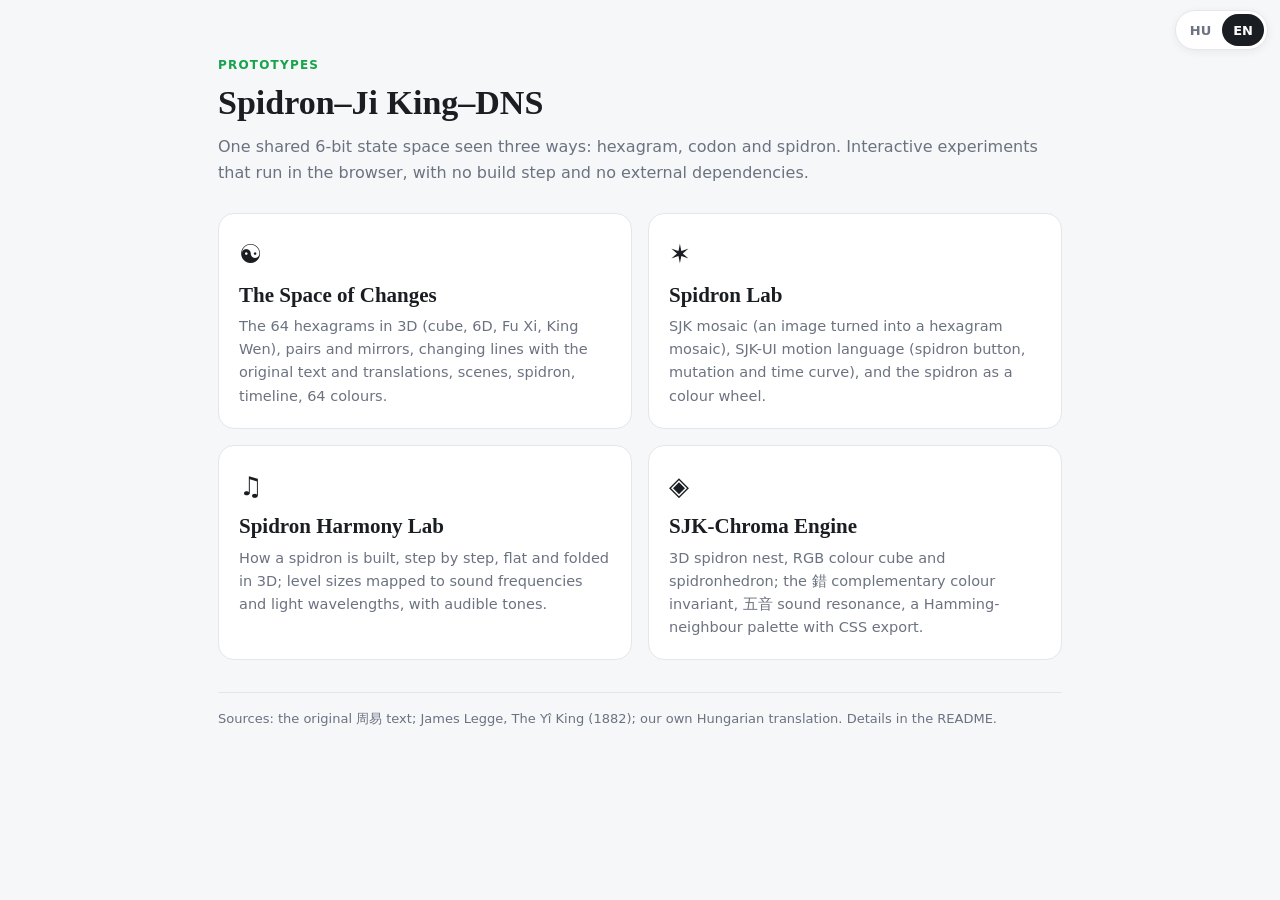
==== index.html @ c2453e2d "Harmónia Labor (harmonia.html): a feltöltött eredeti helyére a feldolgozott változat – helyi three.j" ====
<!doctype html>
<html lang="hu">
<head>
<meta charset="utf-8">
<meta name="viewport" content="width=device-width,initial-scale=1">
<title>Spidron–Ji King–DNS</title>
<meta name="description" content="A 64 hexagram tere, spidron-mozaik, mozgásnyelv és színek. / The space of the 64 hexagrams, spidron mosaics, motion language and colour.">
<meta property="og:type" content="website">
<meta property="og:title" content="Spidron–Ji King–DNS">
<meta property="og:description" content="Interaktív prototípusok: a 64 hexagram tere, SJK-mozaik, SJK-UI, színek. / Interactive prototypes: the 64-hexagram space, SJK mosaic, SJK-UI, colour.">
<meta property="og:url" content="https://madcsaba.github.io/spidron/">
<script>
(function(){var l;try{l=localStorage.getItem("sjk-lang")}catch(e){}
if(l!=="hu"&&l!=="en")l=(navigator.language||"").toLowerCase().indexOf("hu")===0?"hu":"en";
document.documentElement.setAttribute("data-lang",l);document.documentElement.lang=l;})();
</script>
<style>
  :root{--bg:#f6f7f9;--panel:#fff;--line:#e3e6ea;--ink:#1a1d21;--dim:#6b7280;--acc:#2563eb;--green:#16a34a;
    --display:ui-sans-serif,system-ui,"Segoe UI",Helvetica,Arial;--serif:Georgia,'Times New Roman',serif}
  html[data-lang="hu"] .en{display:none}
  html[data-lang="en"] .hu{display:none}
  *{box-sizing:border-box}
  body{margin:0;background:var(--bg);color:var(--ink);font:16px/1.6 var(--display)}
  .wrap{max-width:880px;margin:0 auto;padding:56px 18px 64px}
  .kicker{font-size:12px;letter-spacing:.1em;text-transform:uppercase;color:var(--green);font-weight:700}
  h1{font:600 34px/1.2 var(--serif);margin:8px 0 10px}
  .lead{color:var(--dim);margin:0 0 28px}
  .cards{display:grid;grid-template-columns:repeat(2,minmax(0,1fr));gap:16px}
  @media (max-width:640px){.cards{grid-template-columns:minmax(0,1fr)}}
  a.card{display:block;background:var(--panel);border:1px solid var(--line);border-radius:16px;padding:20px;color:inherit;text-decoration:none}
  a.card:hover{border-color:#c5cad1}
  a.card:focus-visible{outline:2px solid var(--acc);outline-offset:2px}
  .card h2{font:600 21px/1.3 var(--serif);margin:6px 0 6px}
  .card p{margin:0;color:var(--dim);font-size:14.5px}
  .card .ic{font-size:26px}
  .foot{margin-top:32px;font-size:13px;color:var(--dim);border-top:1px solid var(--line);padding-top:16px}
</style>
</head>
<body>
<div class="wrap">
  <div class="kicker"><span class="hu">Prototípusok</span><span class="en">Prototypes</span></div>
  <h1>Spidron–Ji King–DNS</h1>
  <p class="lead"><span class="hu">Egy közös, 6 bites állapottér három nézetből: hexagram, kodon és spidron. Interaktív, böngészőben futó kísérletek, build lépés és külső függőség nélkül.</span><span class="en">One shared 6-bit state space seen three ways: hexagram, codon and spidron. Interactive experiments that run in the browser, with no build step and no external dependencies.</span></p>
  <div class="cards">
    <a class="card" href="iching.html"><span class="ic">☯</span><h2><span class="hu">A változások tere</span><span class="en">The Space of Changes</span></h2>
      <p><span class="hu">A 64 hexagram 3D-ben (kocka, 6D, Fu Hszi, Wen király), párok és tükörképek, változó vonalak az eredeti szöveggel és magyar fordítással, jelenet, spidron, idővonal, 64 szín.</span><span class="en">The 64 hexagrams in 3D (cube, 6D, Fu Xi, King Wen), pairs and mirrors, changing lines with the original text and translations, scenes, spidron, timeline, 64 colours.</span></p></a>
    <a class="card" href="spidron-lab.html"><span class="ic">✶</span><h2><span class="hu">Spidron-labor</span><span class="en">Spidron Lab</span></h2>
      <p><span class="hu">SJK-mozaik (képből hexagram-mozaik), SJK-UI mozgásnyelv (spidron-gomb, mutáció és időgörbe), és a spidron mint színkör.</span><span class="en">SJK mosaic (an image turned into a hexagram mosaic), SJK-UI motion language (spidron button, mutation and time curve), and the spidron as a colour wheel.</span></p></a>
    <a class="card" href="harmonia.html"><span class="ic">♫</span><h2><span class="hu">Spidron Harmónia Labor</span><span class="en">Spidron Harmony Lab</span></h2>
      <p><span class="hu">A spidron felépítése lépésenként, síkban és 3D hajtogatásban; a szintek mérete hangfrekvenciára és fényhullámhosszra leképezve, hallható hangokkal.</span><span class="en">How a spidron is built, step by step, flat and folded in 3D; level sizes mapped to sound frequencies and light wavelengths, with audible tones.</span></p></a>
    <a class="card" href="chroma.html"><span class="ic">◈</span><h2>SJK-Chroma Engine</h2>
      <p><span class="hu">3D spidron-fészek, RGB-színkocka és spidronhedron; a 錯 komplementer színinvariáns, 五音 hangrezonancia, Hamming-szomszédsági paletta CSS-exporttal.</span><span class="en">3D spidron nest, RGB colour cube and spidronhedron; the 錯 complementary colour invariant, 五音 sound resonance, a Hamming-neighbour palette with CSS export.</span></p></a>
  </div>
  <p class="foot"><span class="hu">Források: 周易 eredeti szöveg; James Legge, The Yî King (1882); saját magyar fordítás. Részletek a README-ben.</span><span class="en">Sources: the original 周易 text; James Legge, The Yî King (1882); our own Hungarian translation. Details in the README.</span></p>
</div>
<div class="langsw" role="group" aria-label="Nyelv / Language"><button type="button" data-l="hu">HU</button><button type="button" data-l="en">EN</button></div>
<style>.langsw{position:fixed;top:10px;right:12px;z-index:50;display:flex;background:#fff;border:1px solid #e3e6ea;border-radius:999px;padding:3px;box-shadow:0 2px 8px rgba(0,0,0,.06)}
.langsw button{border:0;background:none;font:600 13px ui-sans-serif,system-ui,"Segoe UI",Helvetica,Arial;color:#6b7280;padding:5px 11px;border-radius:999px;cursor:pointer;min-height:32px}
.langsw button[aria-pressed="true"]{background:#1a1d21;color:#fff}
.langsw button:focus-visible{outline:2px solid #2563eb;outline-offset:2px}</style>
<script>(function(){var bs=document.querySelectorAll(".langsw button");function mark(l){bs.forEach(function(b){b.setAttribute("aria-pressed",String(b.dataset.l===l));});}
mark(document.documentElement.getAttribute("data-lang"));
bs.forEach(function(b){b.addEventListener("click",function(){var l=b.dataset.l;try{localStorage.setItem("sjk-lang",l)}catch(e){}
document.documentElement.setAttribute("data-lang",l);document.documentElement.lang=l;mark(l);window.dispatchEvent(new CustomEvent("sjk:lang",{detail:l}));});});})();</script>
</body>
</html>
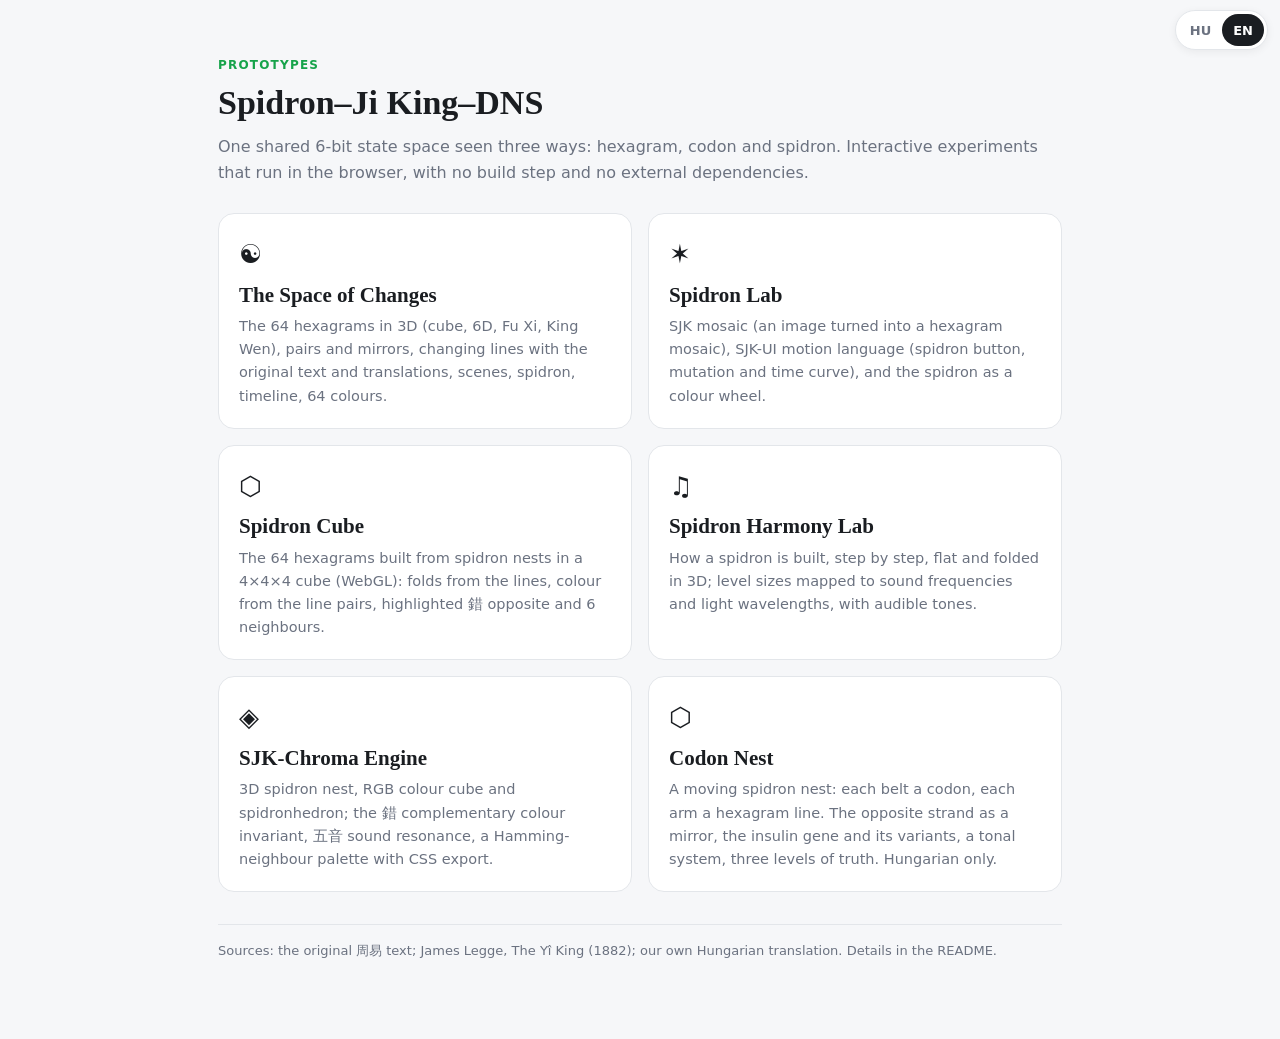
==== commit 4bde5c1e: "Új oldal: Spidron-kocka (spidron-cube.html) – a 64 hexagram spidron-fészkekből egy 4×4×4-es kockában" ====
--- a/index.html
+++ b/index.html
@@ -46,10 +46,14 @@
       <p><span class="hu">A 64 hexagram 3D-ben (kocka, 6D, Fu Hszi, Wen király), párok és tükörképek, változó vonalak az eredeti szöveggel és magyar fordítással, jelenet, spidron, idővonal, 64 szín.</span><span class="en">The 64 hexagrams in 3D (cube, 6D, Fu Xi, King Wen), pairs and mirrors, changing lines with the original text and translations, scenes, spidron, timeline, 64 colours.</span></p></a>
     <a class="card" href="spidron-lab.html"><span class="ic">✶</span><h2><span class="hu">Spidron-labor</span><span class="en">Spidron Lab</span></h2>
       <p><span class="hu">SJK-mozaik (képből hexagram-mozaik), SJK-UI mozgásnyelv (spidron-gomb, mutáció és időgörbe), és a spidron mint színkör.</span><span class="en">SJK mosaic (an image turned into a hexagram mosaic), SJK-UI motion language (spidron button, mutation and time curve), and the spidron as a colour wheel.</span></p></a>
+    <a class="card" href="spidron-cube.html"><span class="ic">⬡</span><h2><span class="hu">Spidron-kocka</span><span class="en">Spidron Cube</span></h2>
+      <p><span class="hu">A 64 hexagram spidron-fészkekből kirakva egy 4×4×4-es kockában (WebGL): hajtás a vonalakból, szín a vonalpárokból, kiemelt 錯 ellentét és 6 szomszéd.</span><span class="en">The 64 hexagrams built from spidron nests in a 4×4×4 cube (WebGL): folds from the lines, colour from the line pairs, highlighted 錯 opposite and 6 neighbours.</span></p></a>
     <a class="card" href="harmonia.html"><span class="ic">♫</span><h2><span class="hu">Spidron Harmónia Labor</span><span class="en">Spidron Harmony Lab</span></h2>
       <p><span class="hu">A spidron felépítése lépésenként, síkban és 3D hajtogatásban; a szintek mérete hangfrekvenciára és fényhullámhosszra leképezve, hallható hangokkal.</span><span class="en">How a spidron is built, step by step, flat and folded in 3D; level sizes mapped to sound frequencies and light wavelengths, with audible tones.</span></p></a>
     <a class="card" href="chroma.html"><span class="ic">◈</span><h2>SJK-Chroma Engine</h2>
       <p><span class="hu">3D spidron-fészek, RGB-színkocka és spidronhedron; a 錯 komplementer színinvariáns, 五音 hangrezonancia, Hamming-szomszédsági paletta CSS-exporttal.</span><span class="en">3D spidron nest, RGB colour cube and spidronhedron; the 錯 complementary colour invariant, 五音 sound resonance, a Hamming-neighbour palette with CSS export.</span></p></a>
+    <a class="card" href="kodonfeszek/"><span class="ic">⬡</span><h2><span class="hu">Kodonfészek</span><span class="en">Codon Nest</span></h2>
+      <p><span class="hu">Mozgó spidronfészek: minden öv egy kodon, minden kar egy hexagramvonal. Szemközti szál mint tükör, az inzulingén és változatai, hangrend, három igazságszint. Csak magyarul.</span><span class="en">A moving spidron nest: each belt a codon, each arm a hexagram line. The opposite strand as a mirror, the insulin gene and its variants, a tonal system, three levels of truth. Hungarian only.</span></p></a>
   </div>
   <p class="foot"><span class="hu">Források: 周易 eredeti szöveg; James Legge, The Yî King (1882); saját magyar fordítás. Részletek a README-ben.</span><span class="en">Sources: the original 周易 text; James Legge, The Yî King (1882); our own Hungarian translation. Details in the README.</span></p>
 </div>
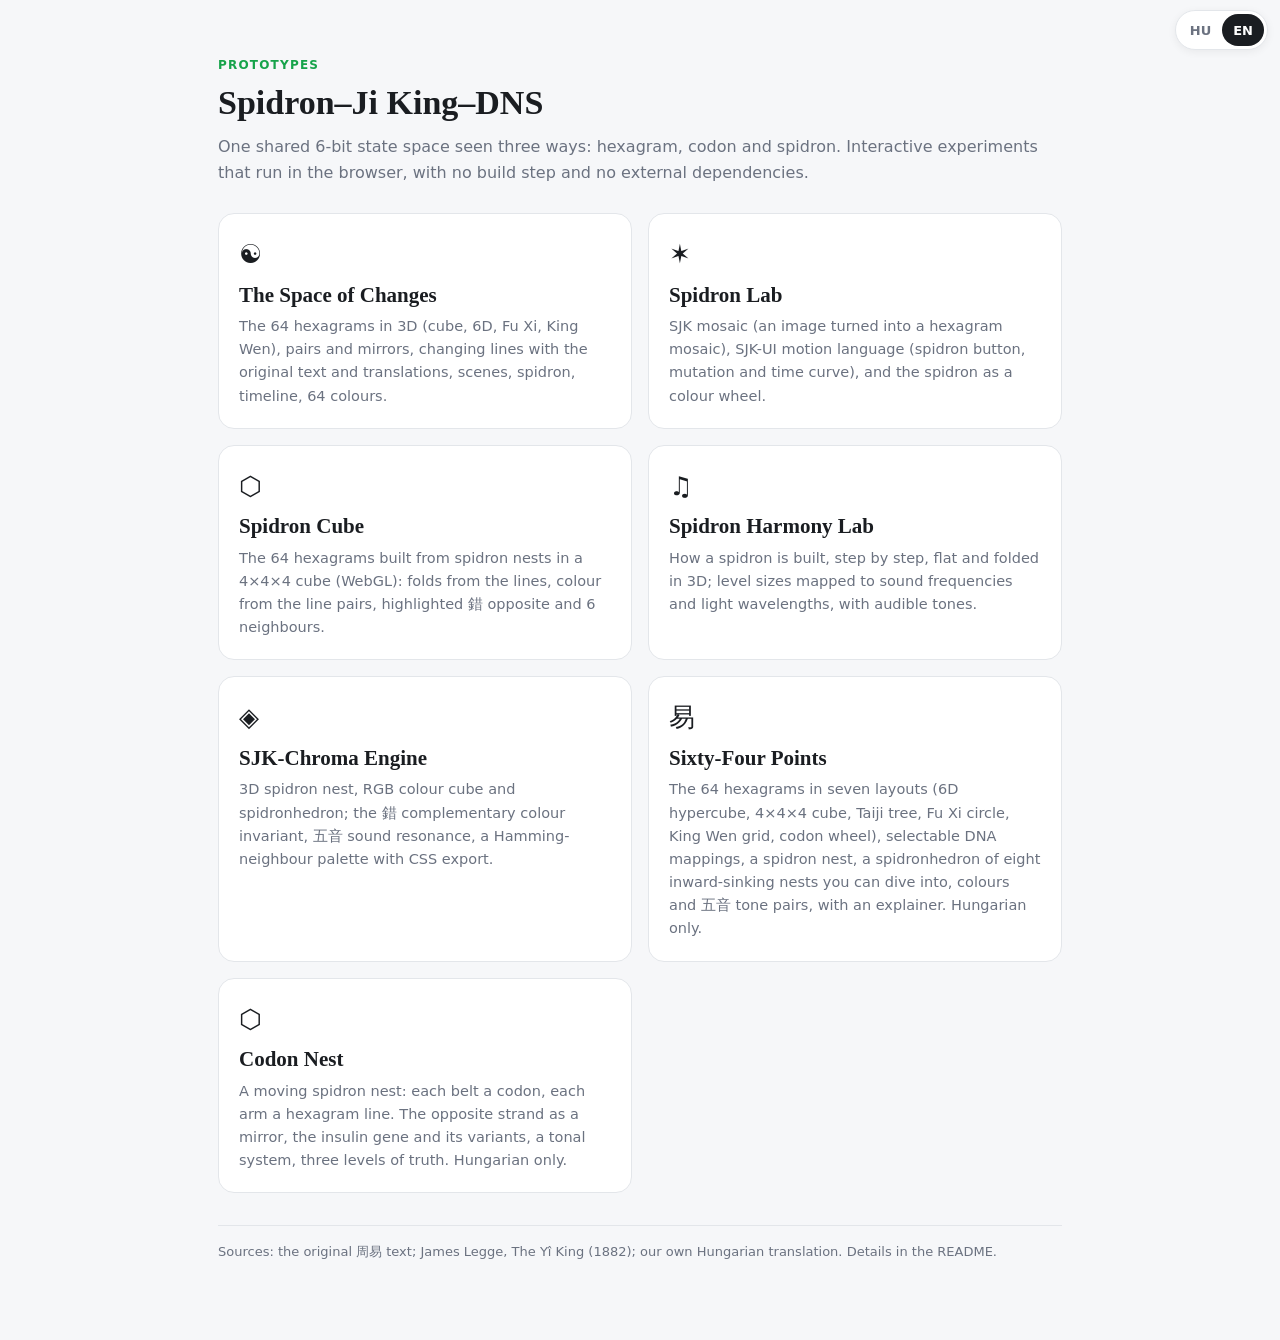
==== commit 5b5045e1: "Hatvannégy pont: a 64 hexagram hét elrendezésben, DNS-réteg, spidron-fészek, nyolc fészkes spidronhe" ====
--- a/index.html
+++ b/index.html
@@ -52,6 +52,8 @@
       <p><span class="hu">A spidron felépítése lépésenként, síkban és 3D hajtogatásban; a szintek mérete hangfrekvenciára és fényhullámhosszra leképezve, hallható hangokkal.</span><span class="en">How a spidron is built, step by step, flat and folded in 3D; level sizes mapped to sound frequencies and light wavelengths, with audible tones.</span></p></a>
     <a class="card" href="chroma.html"><span class="ic">◈</span><h2>SJK-Chroma Engine</h2>
       <p><span class="hu">3D spidron-fészek, RGB-színkocka és spidronhedron; a 錯 komplementer színinvariáns, 五音 hangrezonancia, Hamming-szomszédsági paletta CSS-exporttal.</span><span class="en">3D spidron nest, RGB colour cube and spidronhedron; the 錯 complementary colour invariant, 五音 sound resonance, a Hamming-neighbour palette with CSS export.</span></p></a>
+    <a class="card" href="hatvannegy-pont.html"><span class="ic">易</span><h2><span class="hu">Hatvannégy pont</span><span class="en">Sixty-Four Points</span></h2>
+      <p><span class="hu">A 64 hexagram hét elrendezésben (6D hiperkocka, 4×4×4 kocka, Taiji-fa, Fu Xi kör, King Wen rács, kodon-kerék), választható DNS-leképezések, spidron-fészek, nyolc befelé süllyedő fészekből álló spidronhedron merüléssel, színek és 五音 hangpárok, ismertetővel. Csak magyarul.</span><span class="en">The 64 hexagrams in seven layouts (6D hypercube, 4×4×4 cube, Taiji tree, Fu Xi circle, King Wen grid, codon wheel), selectable DNA mappings, a spidron nest, a spidronhedron of eight inward-sinking nests you can dive into, colours and 五音 tone pairs, with an explainer. Hungarian only.</span></p></a>
     <a class="card" href="kodonfeszek/"><span class="ic">⬡</span><h2><span class="hu">Kodonfészek</span><span class="en">Codon Nest</span></h2>
       <p><span class="hu">Mozgó spidronfészek: minden öv egy kodon, minden kar egy hexagramvonal. Szemközti szál mint tükör, az inzulingén és változatai, hangrend, három igazságszint. Csak magyarul.</span><span class="en">A moving spidron nest: each belt a codon, each arm a hexagram line. The opposite strand as a mirror, the insulin gene and its variants, a tonal system, three levels of truth. Hungarian only.</span></p></a>
   </div>
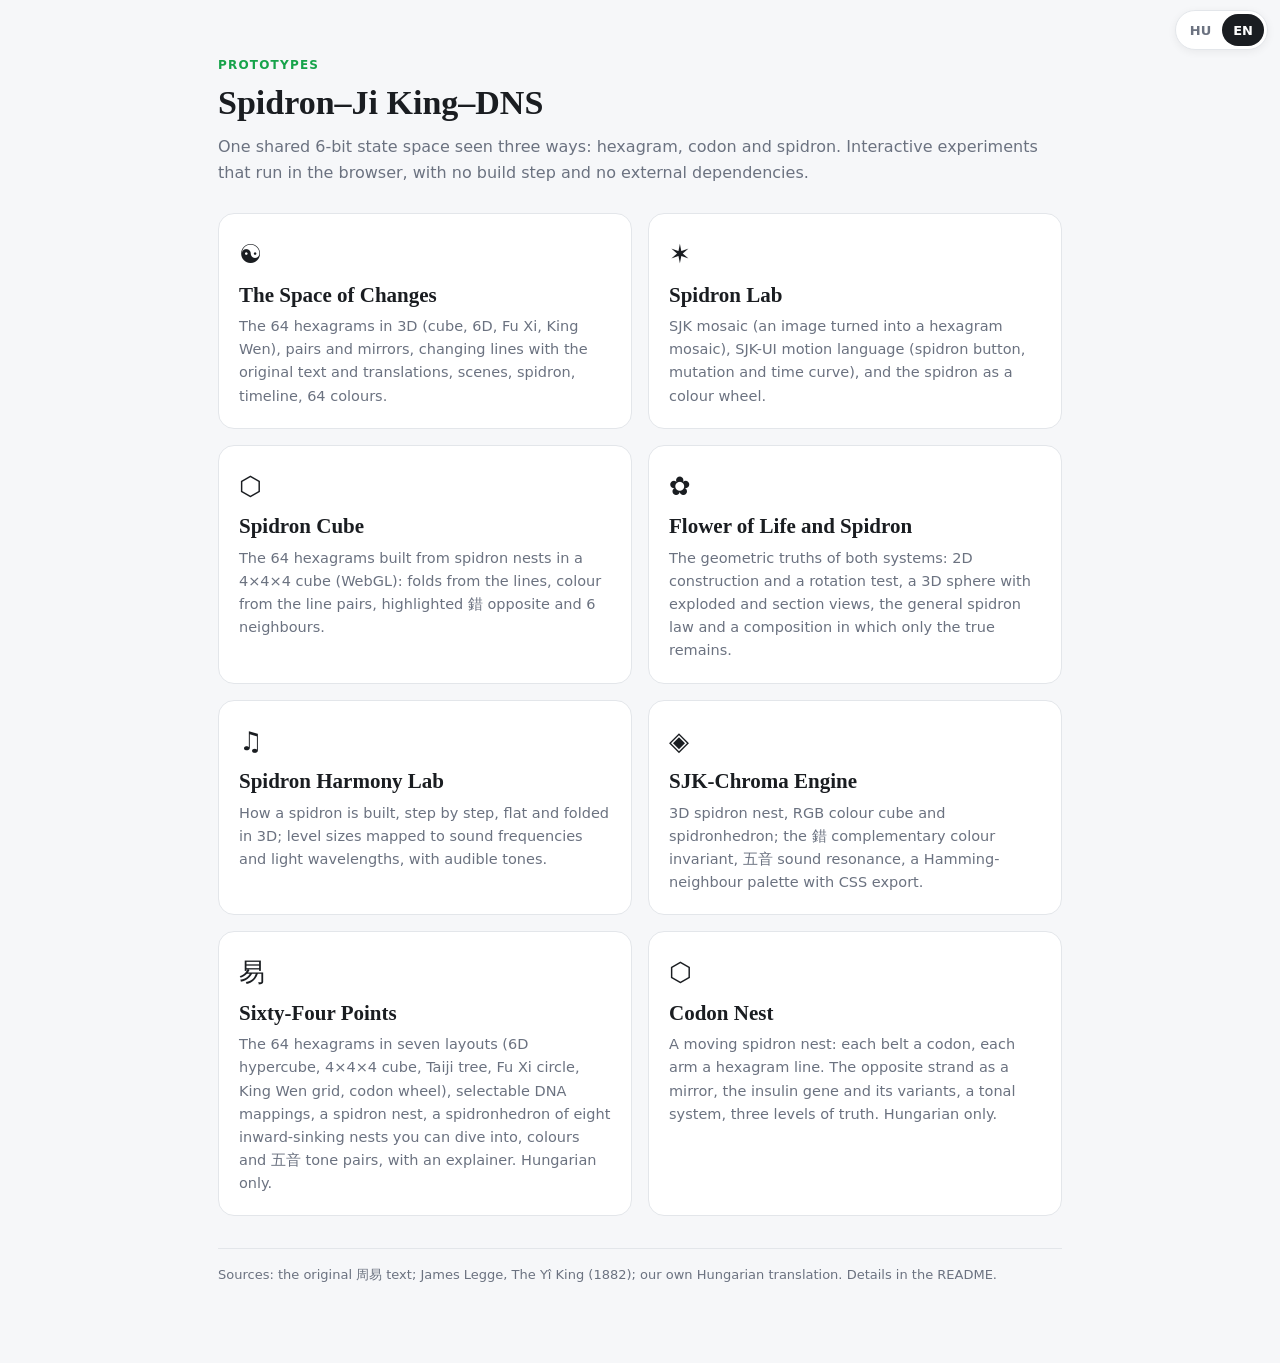
==== commit b6f8b4cb: "Új oldal: Élet virága és spidron (elet-viraga.html) – 2D rács és forgatási próba, 3D geodéziai gömb " ====
--- a/index.html
+++ b/index.html
@@ -48,6 +48,8 @@
       <p><span class="hu">SJK-mozaik (képből hexagram-mozaik), SJK-UI mozgásnyelv (spidron-gomb, mutáció és időgörbe), és a spidron mint színkör.</span><span class="en">SJK mosaic (an image turned into a hexagram mosaic), SJK-UI motion language (spidron button, mutation and time curve), and the spidron as a colour wheel.</span></p></a>
     <a class="card" href="spidron-cube.html"><span class="ic">⬡</span><h2><span class="hu">Spidron-kocka</span><span class="en">Spidron Cube</span></h2>
       <p><span class="hu">A 64 hexagram spidron-fészkekből kirakva egy 4×4×4-es kockában (WebGL): hajtás a vonalakból, szín a vonalpárokból, kiemelt 錯 ellentét és 6 szomszéd.</span><span class="en">The 64 hexagrams built from spidron nests in a 4×4×4 cube (WebGL): folds from the lines, colour from the line pairs, highlighted 錯 opposite and 6 neighbours.</span></p></a>
+    <a class="card" href="elet-viraga.html"><span class="ic">✿</span><h2><span class="hu">Élet virága és spidron</span><span class="en">Flower of Life and Spidron</span></h2>
+      <p><span class="hu">A két rendszer geometriai igazságai: 2D szerkesztés és forgatási próba, 3D gömb robbantott és metszeti nézettel, az általános spidron-szabály és egy összeállítás, amelyben csak az igaz marad.</span><span class="en">The geometric truths of both systems: 2D construction and a rotation test, a 3D sphere with exploded and section views, the general spidron law and a composition in which only the true remains.</span></p></a>
     <a class="card" href="harmonia.html"><span class="ic">♫</span><h2><span class="hu">Spidron Harmónia Labor</span><span class="en">Spidron Harmony Lab</span></h2>
       <p><span class="hu">A spidron felépítése lépésenként, síkban és 3D hajtogatásban; a szintek mérete hangfrekvenciára és fényhullámhosszra leképezve, hallható hangokkal.</span><span class="en">How a spidron is built, step by step, flat and folded in 3D; level sizes mapped to sound frequencies and light wavelengths, with audible tones.</span></p></a>
     <a class="card" href="chroma.html"><span class="ic">◈</span><h2>SJK-Chroma Engine</h2>
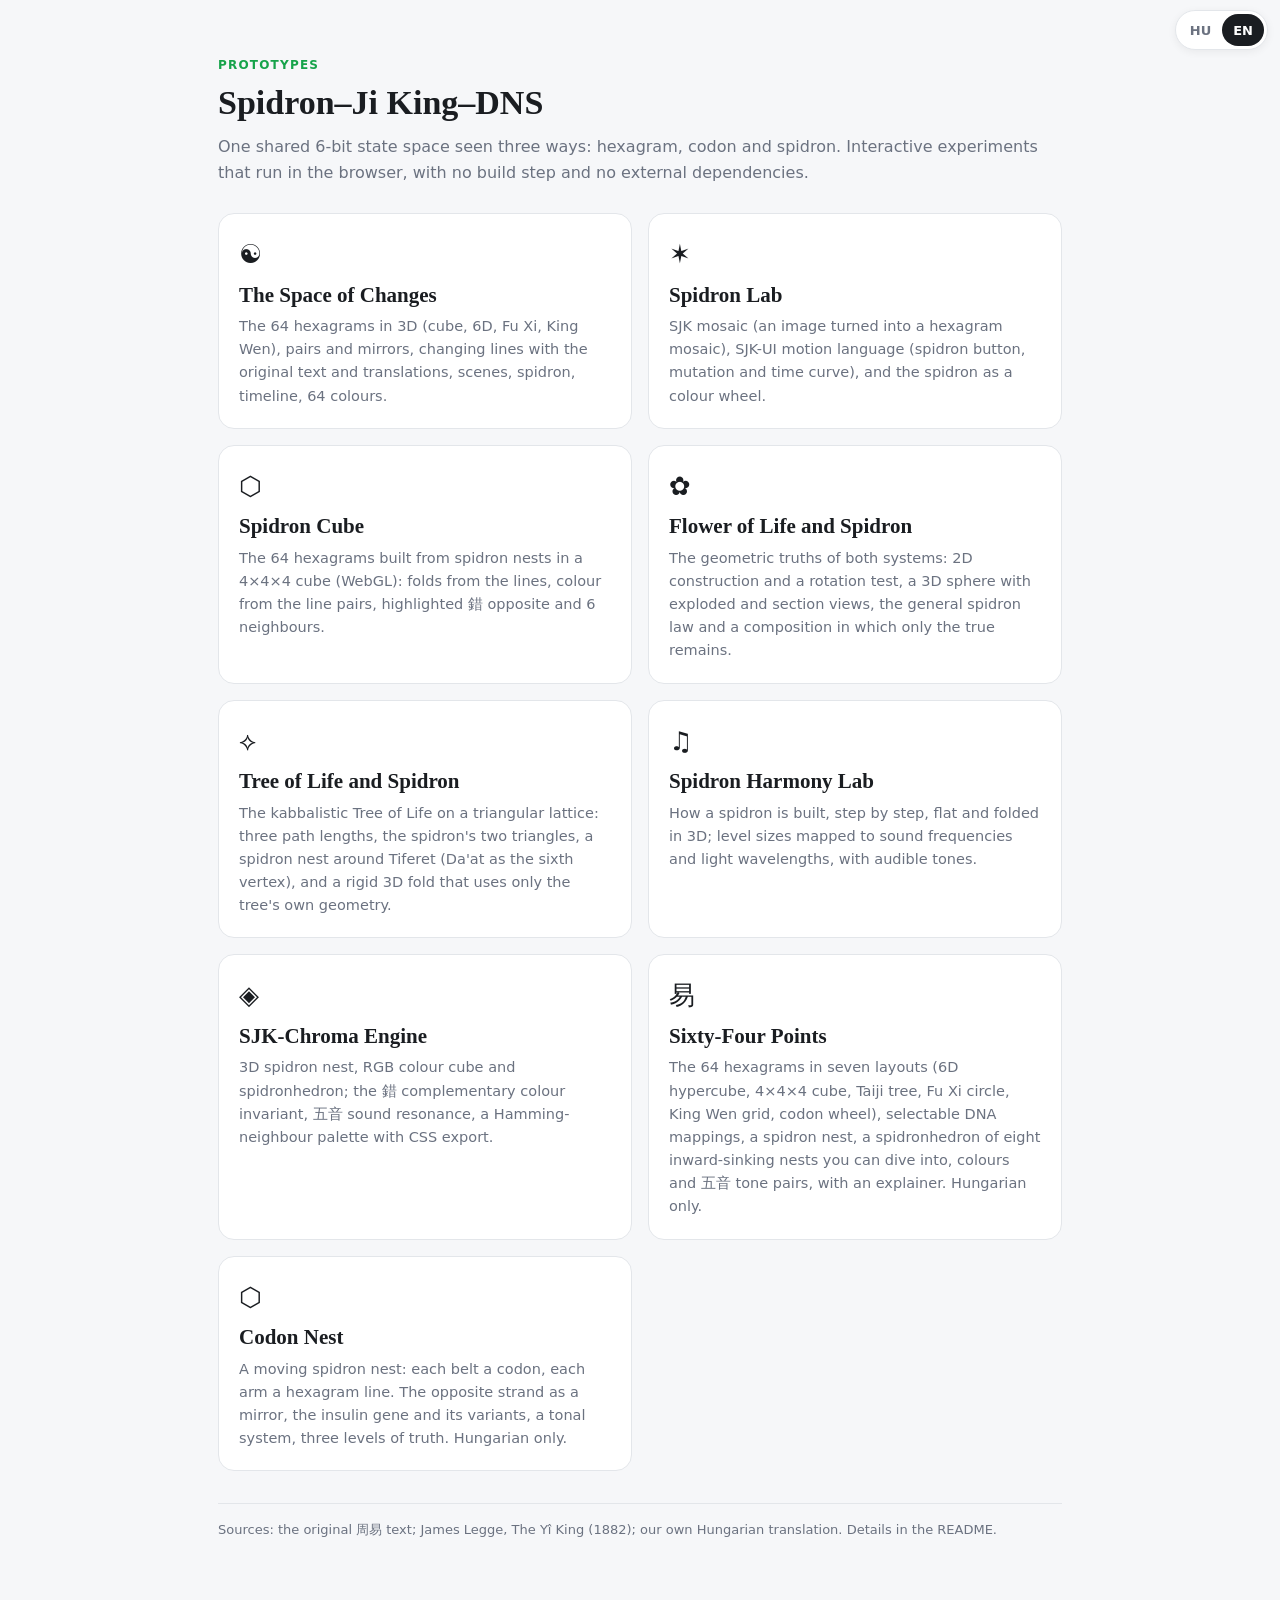
==== commit 5e45bc48: "Új oldal: Élet fája és spidron (rács, úthosszak, fészek Tiferet körül, merev 3D hajtás) Co-Authored-" ====
--- a/index.html
+++ b/index.html
@@ -50,6 +50,8 @@
       <p><span class="hu">A 64 hexagram spidron-fészkekből kirakva egy 4×4×4-es kockában (WebGL): hajtás a vonalakból, szín a vonalpárokból, kiemelt 錯 ellentét és 6 szomszéd.</span><span class="en">The 64 hexagrams built from spidron nests in a 4×4×4 cube (WebGL): folds from the lines, colour from the line pairs, highlighted 錯 opposite and 6 neighbours.</span></p></a>
     <a class="card" href="elet-viraga.html"><span class="ic">✿</span><h2><span class="hu">Élet virága és spidron</span><span class="en">Flower of Life and Spidron</span></h2>
       <p><span class="hu">A két rendszer geometriai igazságai: 2D szerkesztés és forgatási próba, 3D gömb robbantott és metszeti nézettel, az általános spidron-szabály és egy összeállítás, amelyben csak az igaz marad.</span><span class="en">The geometric truths of both systems: 2D construction and a rotation test, a 3D sphere with exploded and section views, the general spidron law and a composition in which only the true remains.</span></p></a>
+    <a class="card" href="elet-faja.html"><span class="ic">⟡</span><h2><span class="hu">Élet fája és spidron</span><span class="en">Tree of Life and Spidron</span></h2>
+      <p><span class="hu">A kabbalisztikus Élet fája háromszögrácson: három úthossz, a spidron két háromszöge, spidron-fészek Tiferet körül (Da'at a hatodik csúcs), és merev 3D hajtás, amely csak a fa saját geometriáját használja.</span><span class="en">The kabbalistic Tree of Life on a triangular lattice: three path lengths, the spidron's two triangles, a spidron nest around Tiferet (Da'at as the sixth vertex), and a rigid 3D fold that uses only the tree's own geometry.</span></p></a>
     <a class="card" href="harmonia.html"><span class="ic">♫</span><h2><span class="hu">Spidron Harmónia Labor</span><span class="en">Spidron Harmony Lab</span></h2>
       <p><span class="hu">A spidron felépítése lépésenként, síkban és 3D hajtogatásban; a szintek mérete hangfrekvenciára és fényhullámhosszra leképezve, hallható hangokkal.</span><span class="en">How a spidron is built, step by step, flat and folded in 3D; level sizes mapped to sound frequencies and light wavelengths, with audible tones.</span></p></a>
     <a class="card" href="chroma.html"><span class="ic">◈</span><h2>SJK-Chroma Engine</h2>
@@ -70,5 +72,6 @@
 mark(document.documentElement.getAttribute("data-lang"));
 bs.forEach(function(b){b.addEventListener("click",function(){var l=b.dataset.l;try{localStorage.setItem("sjk-lang",l)}catch(e){}
 document.documentElement.setAttribute("data-lang",l);document.documentElement.lang=l;mark(l);window.dispatchEvent(new CustomEvent("sjk:lang",{detail:l}));});});})();</script>
+<script data-goatcounter="https://kiazami.goatcounter.com/count" async src="https://gc.zgo.at/count.js"></script>
 </body>
 </html>
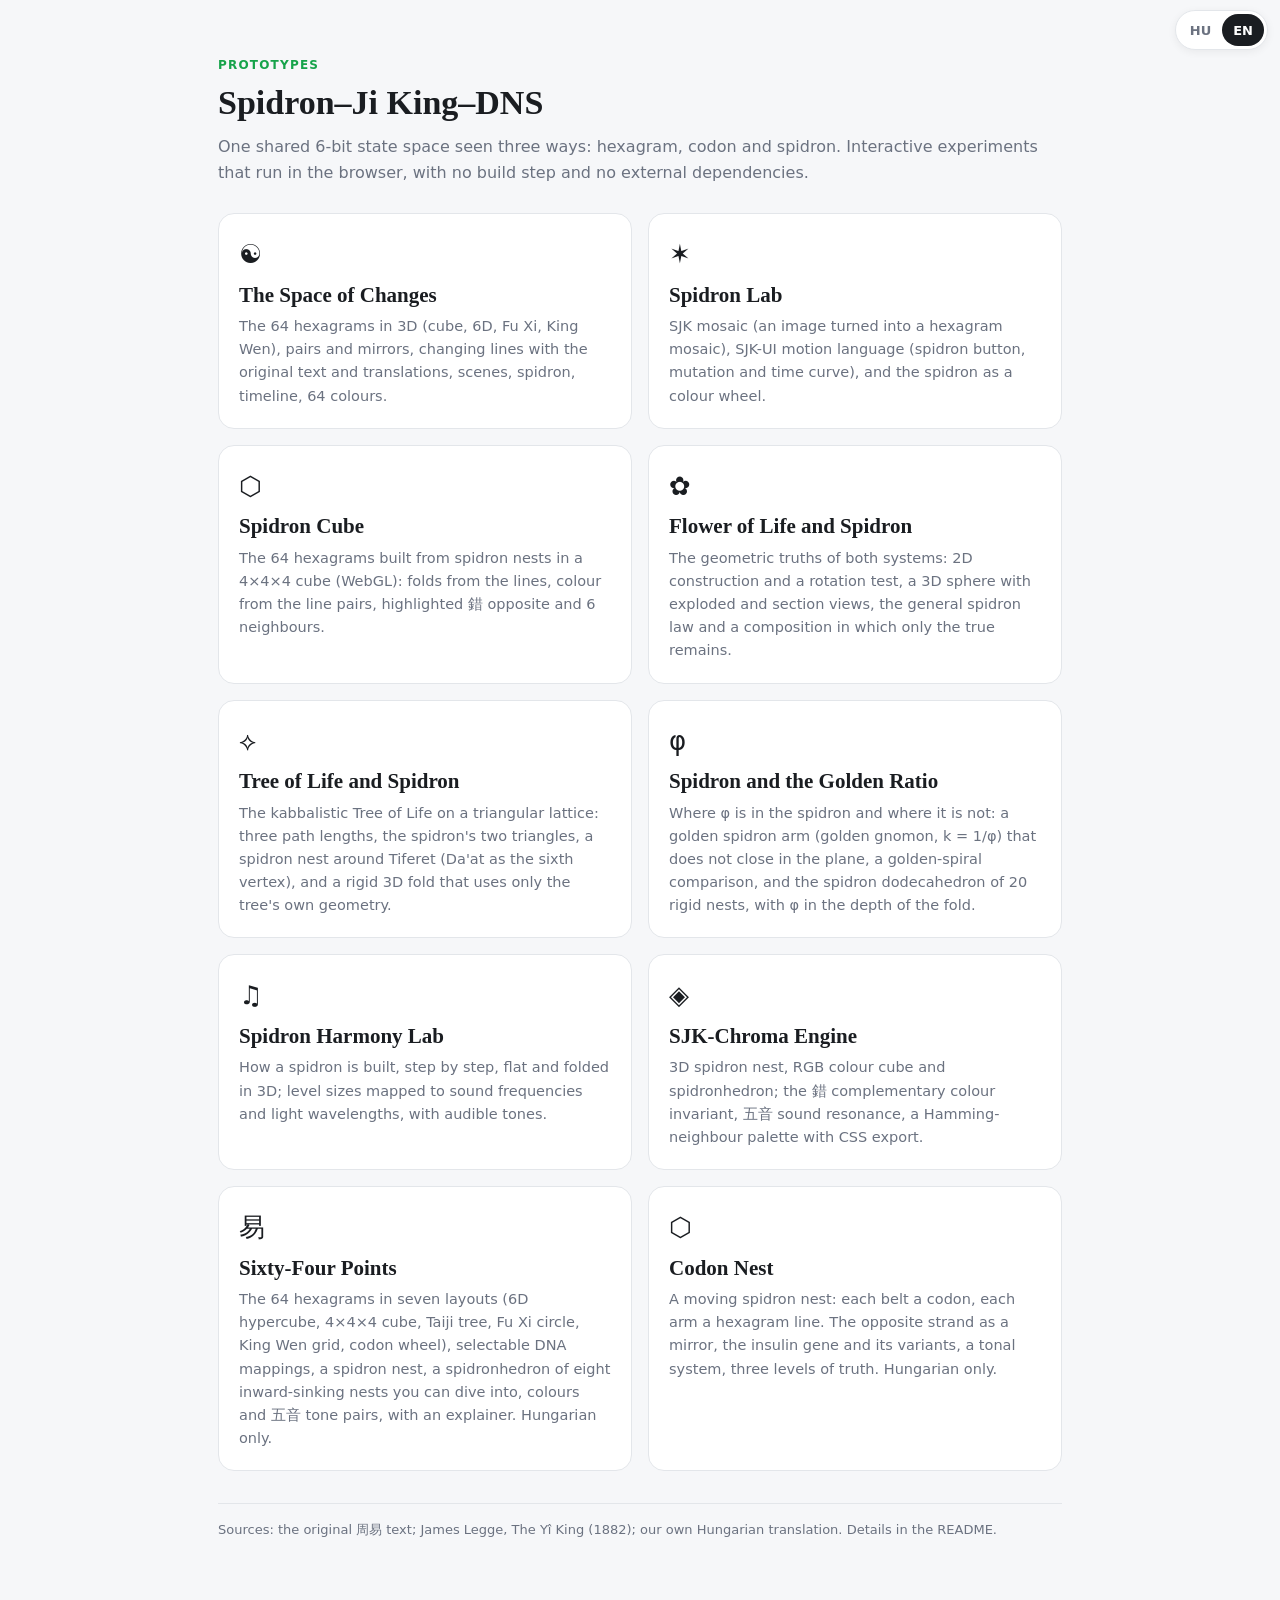
==== commit 10166d4b: "Új oldal: Spidron és aranymetszés (arany kar, spidron-dodekaéder) Co-Authored-By: Claude Opus 5.5 <n" ====
--- a/index.html
+++ b/index.html
@@ -52,6 +52,8 @@
       <p><span class="hu">A két rendszer geometriai igazságai: 2D szerkesztés és forgatási próba, 3D gömb robbantott és metszeti nézettel, az általános spidron-szabály és egy összeállítás, amelyben csak az igaz marad.</span><span class="en">The geometric truths of both systems: 2D construction and a rotation test, a 3D sphere with exploded and section views, the general spidron law and a composition in which only the true remains.</span></p></a>
     <a class="card" href="elet-faja.html"><span class="ic">⟡</span><h2><span class="hu">Élet fája és spidron</span><span class="en">Tree of Life and Spidron</span></h2>
       <p><span class="hu">A kabbalisztikus Élet fája háromszögrácson: három úthossz, a spidron két háromszöge, spidron-fészek Tiferet körül (Da'at a hatodik csúcs), és merev 3D hajtás, amely csak a fa saját geometriáját használja.</span><span class="en">The kabbalistic Tree of Life on a triangular lattice: three path lengths, the spidron's two triangles, a spidron nest around Tiferet (Da'at as the sixth vertex), and a rigid 3D fold that uses only the tree's own geometry.</span></p></a>
+    <a class="card" href="aranymetszes.html"><span class="ic">φ</span><h2><span class="hu">Spidron és aranymetszés</span><span class="en">Spidron and the Golden Ratio</span></h2>
+      <p><span class="hu">Hol van φ a spidronban, és hol nincs: arany spidron-kar (arany gnómon, k = 1/φ), amely síkban nem zárul, aranyspirál-összevetés, és a 20 merev fészekből álló spidron-dodekaéder, ahol φ a hajtás mélységében van.</span><span class="en">Where φ is in the spidron and where it is not: a golden spidron arm (golden gnomon, k = 1/φ) that does not close in the plane, a golden-spiral comparison, and the spidron dodecahedron of 20 rigid nests, with φ in the depth of the fold.</span></p></a>
     <a class="card" href="harmonia.html"><span class="ic">♫</span><h2><span class="hu">Spidron Harmónia Labor</span><span class="en">Spidron Harmony Lab</span></h2>
       <p><span class="hu">A spidron felépítése lépésenként, síkban és 3D hajtogatásban; a szintek mérete hangfrekvenciára és fényhullámhosszra leképezve, hallható hangokkal.</span><span class="en">How a spidron is built, step by step, flat and folded in 3D; level sizes mapped to sound frequencies and light wavelengths, with audible tones.</span></p></a>
     <a class="card" href="chroma.html"><span class="ic">◈</span><h2>SJK-Chroma Engine</h2>
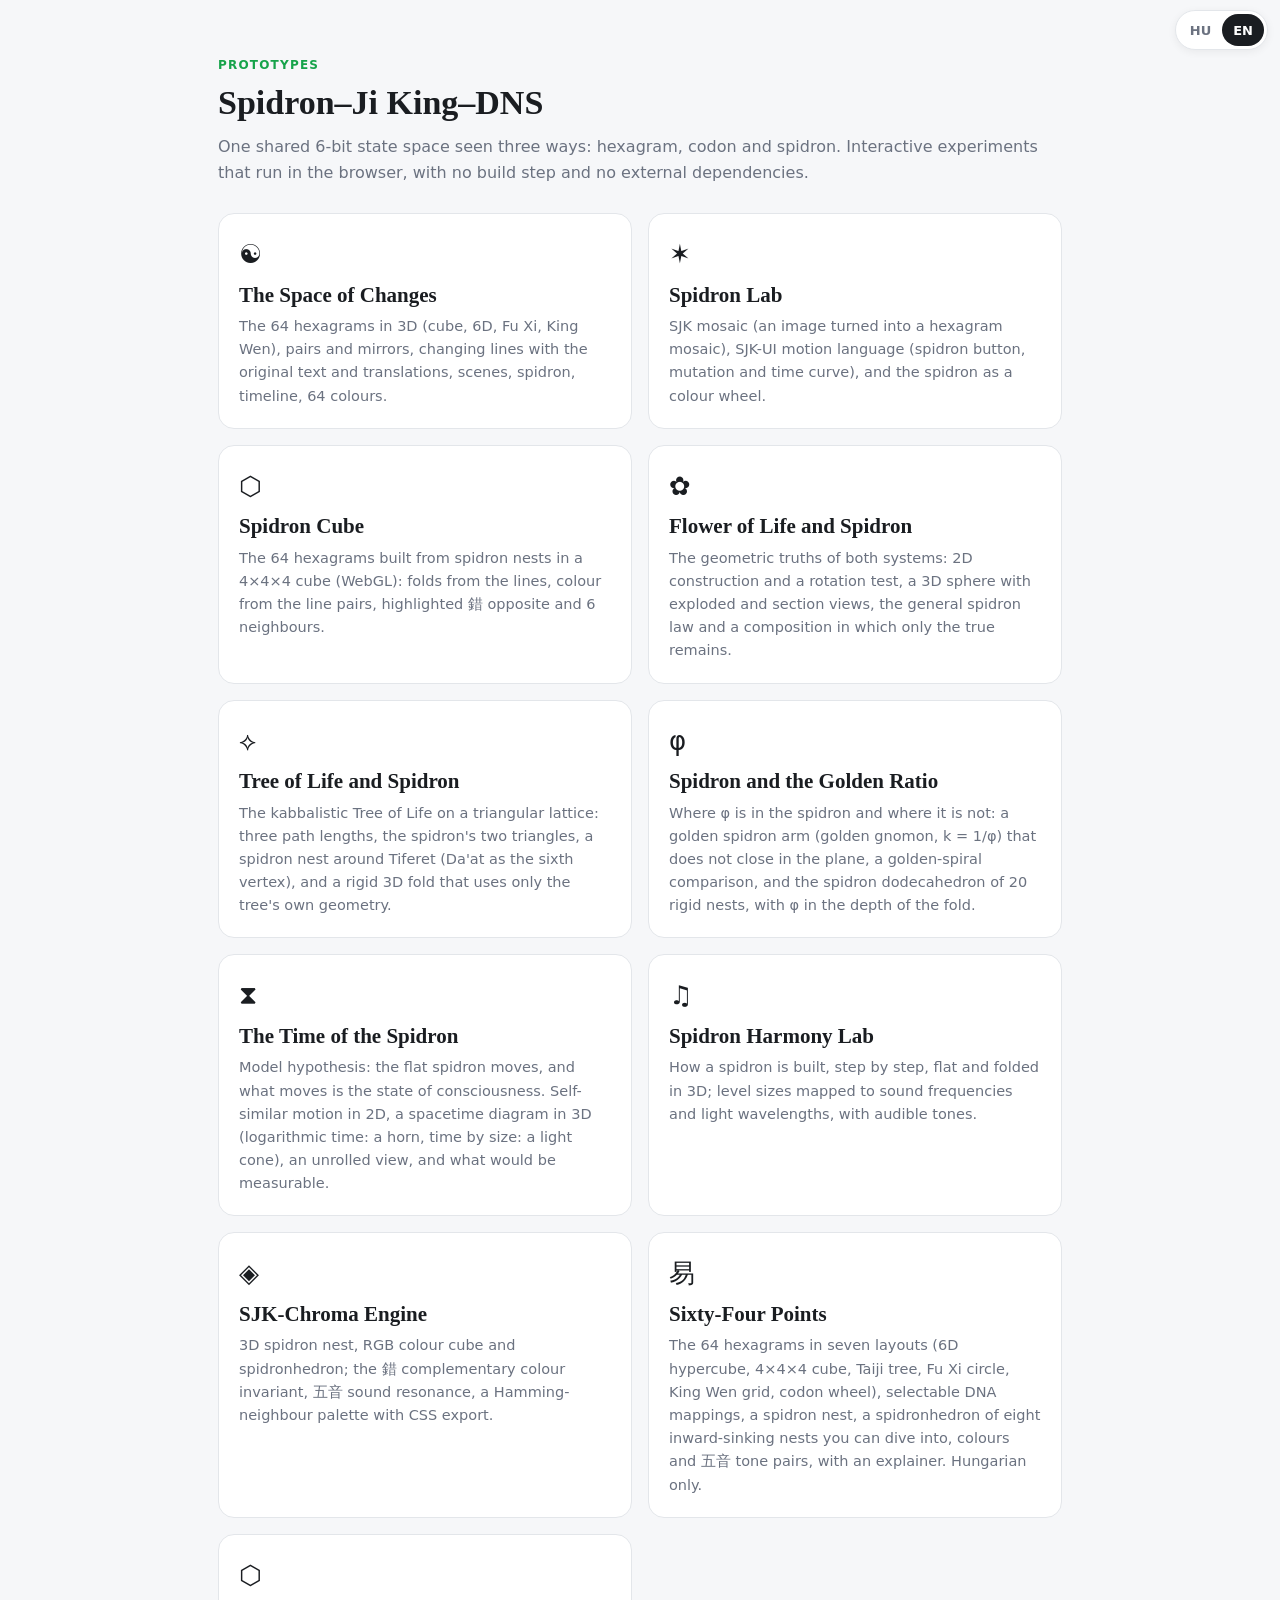
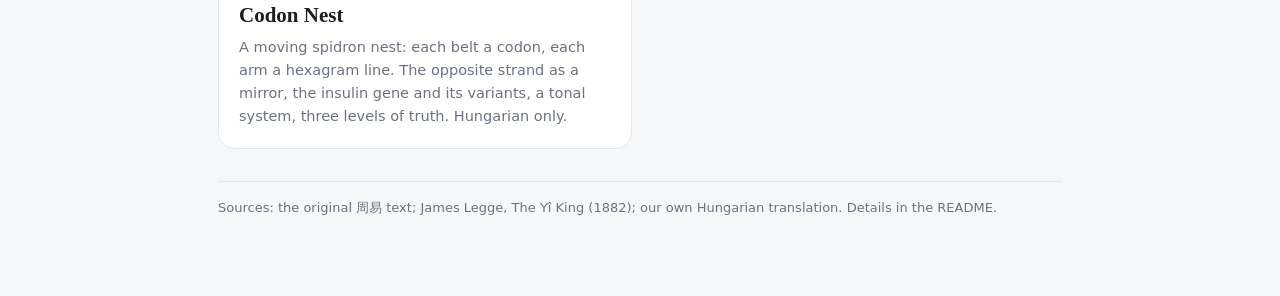
==== commit bf103346: "Új oldal: A spidron ideje (mozgó spidron, téridő, tudat-értelmezés) Co-Authored-By: Claude Opus 5.5 " ====
--- a/index.html
+++ b/index.html
@@ -54,6 +54,8 @@
       <p><span class="hu">A kabbalisztikus Élet fája háromszögrácson: három úthossz, a spidron két háromszöge, spidron-fészek Tiferet körül (Da'at a hatodik csúcs), és merev 3D hajtás, amely csak a fa saját geometriáját használja.</span><span class="en">The kabbalistic Tree of Life on a triangular lattice: three path lengths, the spidron's two triangles, a spidron nest around Tiferet (Da'at as the sixth vertex), and a rigid 3D fold that uses only the tree's own geometry.</span></p></a>
     <a class="card" href="aranymetszes.html"><span class="ic">φ</span><h2><span class="hu">Spidron és aranymetszés</span><span class="en">Spidron and the Golden Ratio</span></h2>
       <p><span class="hu">Hol van φ a spidronban, és hol nincs: arany spidron-kar (arany gnómon, k = 1/φ), amely síkban nem zárul, aranyspirál-összevetés, és a 20 merev fészekből álló spidron-dodekaéder, ahol φ a hajtás mélységében van.</span><span class="en">Where φ is in the spidron and where it is not: a golden spidron arm (golden gnomon, k = 1/φ) that does not close in the plane, a golden-spiral comparison, and the spidron dodecahedron of 20 rigid nests, with φ in the depth of the fold.</span></p></a>
+    <a class="card" href="spidron-ido.html"><span class="ic">⧗</span><h2><span class="hu">A spidron ideje</span><span class="en">The Time of the Spidron</span></h2>
+      <p><span class="hu">Modellhipotézis: a kiterített spidron mozog, és ami mozog, az a tudat állapota. Önhasonló mozgás 2D-ben, téridő-diagram 3D-ben (logaritmikus idő: kürt, méret szerinti idő: fénykúp), kitekert nézet, és hogy mi lenne mérhető.</span><span class="en">Model hypothesis: the flat spidron moves, and what moves is the state of consciousness. Self-similar motion in 2D, a spacetime diagram in 3D (logarithmic time: a horn, time by size: a light cone), an unrolled view, and what would be measurable.</span></p></a>
     <a class="card" href="harmonia.html"><span class="ic">♫</span><h2><span class="hu">Spidron Harmónia Labor</span><span class="en">Spidron Harmony Lab</span></h2>
       <p><span class="hu">A spidron felépítése lépésenként, síkban és 3D hajtogatásban; a szintek mérete hangfrekvenciára és fényhullámhosszra leképezve, hallható hangokkal.</span><span class="en">How a spidron is built, step by step, flat and folded in 3D; level sizes mapped to sound frequencies and light wavelengths, with audible tones.</span></p></a>
     <a class="card" href="chroma.html"><span class="ic">◈</span><h2>SJK-Chroma Engine</h2>
